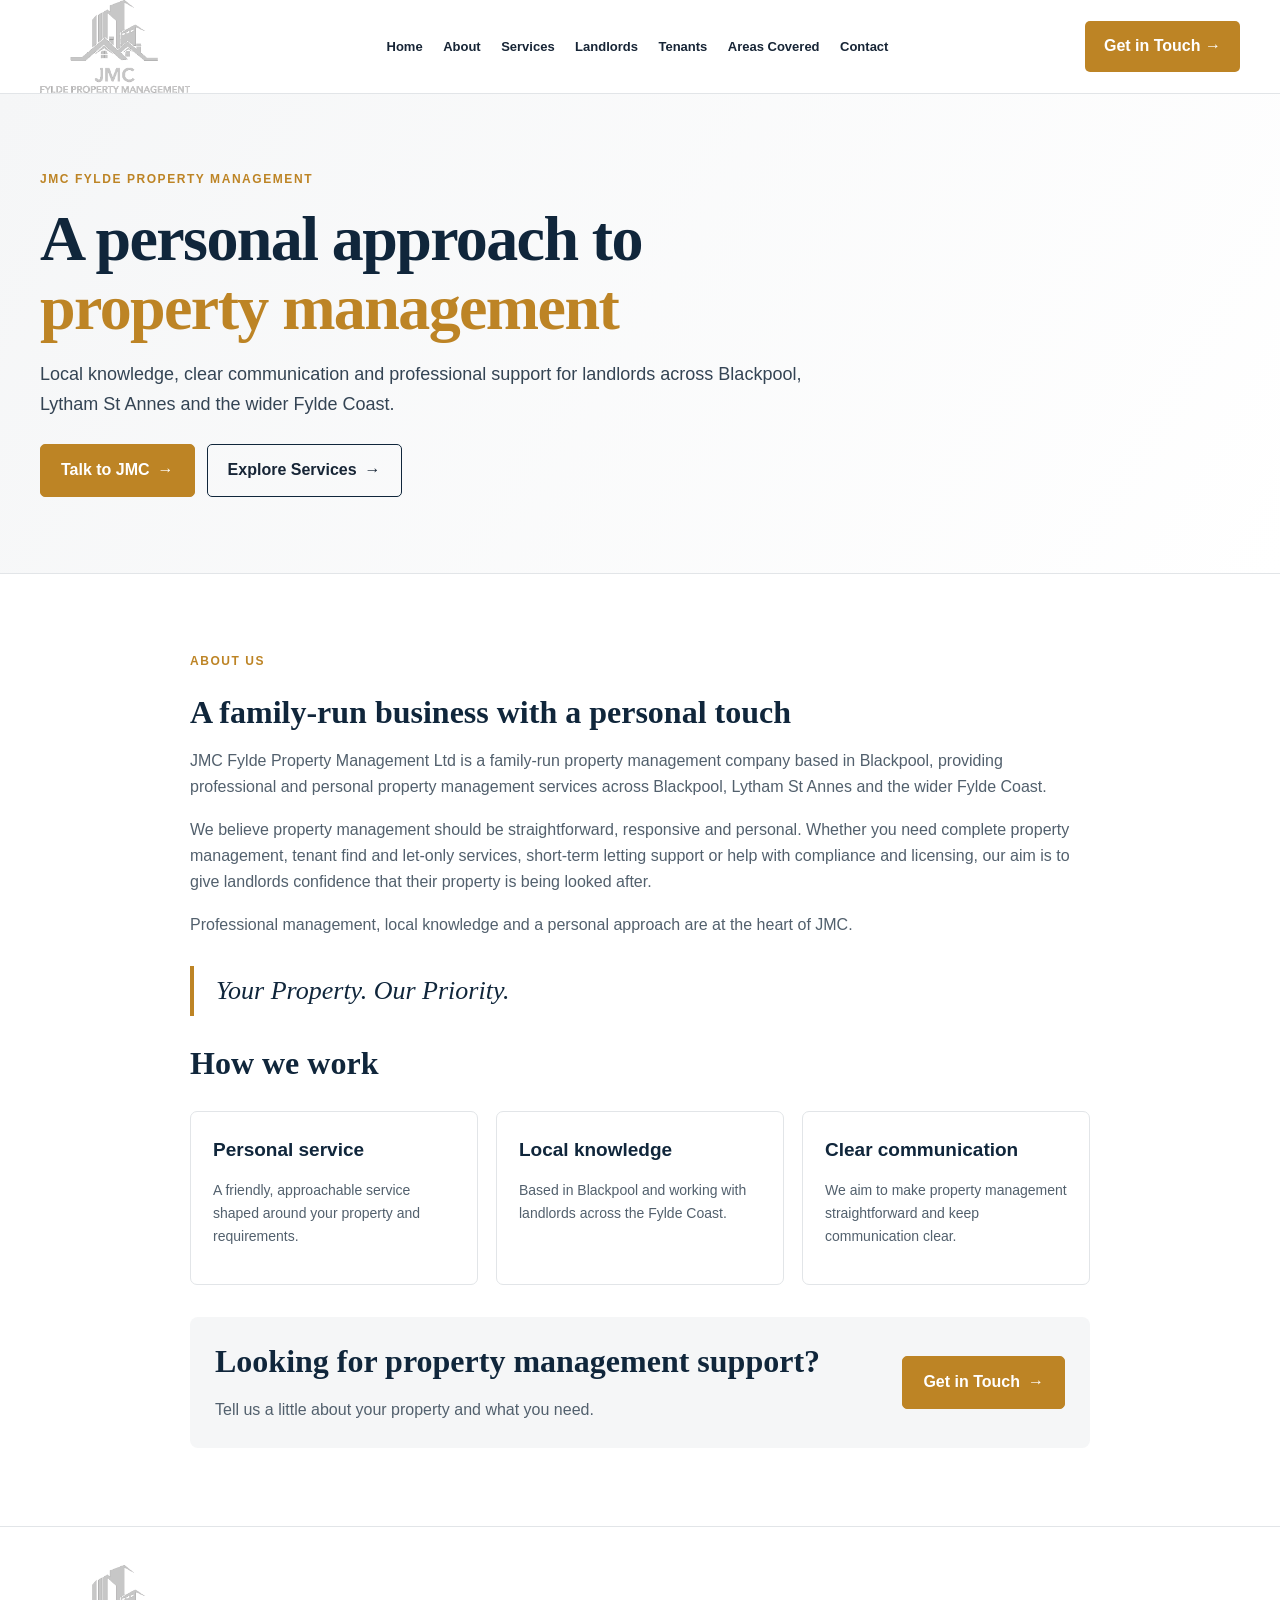
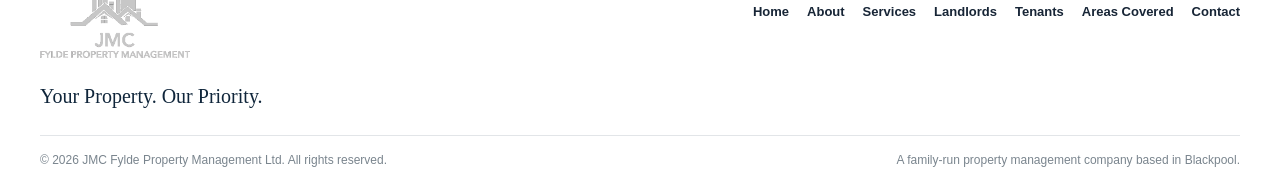
==== about/index.html @ 89fa0f0c "Add contact form functionality and new pages for property management services - Implemented a contac" ====
<!doctype html>
<html lang="en-GB"><head><meta charset="utf-8"><meta name="viewport" content="width=device-width,initial-scale=1">
<meta name="description" content="Learn about JMC Fylde Property Management Ltd, a family-run property management company based in Blackpool serving the Fylde Coast."><meta name="theme-color" content="#10263b">
<link rel="stylesheet" href="/assets/style.css"><script defer src="/assets/site.js"></script>
<title>About JMC | JMC Fylde Property Management</title></head><body>
<a class="skip-link" href="#main">Skip to content</a>
<header class="site-header"><div class="container head">
<a class="brand" href="/" aria-label="JMC Fylde Property Management home"><img src="/assets/jmc-logo.png" alt="JMC Fylde Property Management"></a>
<nav class="nav" id="primary-navigation" aria-label="Main navigation"><a href="/">Home</a><a href="/about/">About</a><a href="/services/">Services</a><a href="/landlords/">Landlords</a><a href="/tenants/">Tenants</a><a href="/areas/">Areas Covered</a><a href="/contact/">Contact</a></nav>
<a class="ctahead" href="/contact/">Get in Touch <span aria-hidden="true">→</span></a>
<button class="menu" type="button" aria-controls="primary-navigation" aria-expanded="false" aria-label="Open navigation menu"><span></span><span></span><span></span></button>
</div></header><main id="main"><section class="pagehero"><div class="container"><div class="eyebrow">JMC Fylde Property Management</div><h1>A personal approach to <span>property management</span></h1><p>Local knowledge, clear communication and professional support for landlords across Blackpool, Lytham St Annes and the wider Fylde Coast.</p><div class="buttons"><a class="btn gold" href="/contact/">Talk to JMC <span aria-hidden="true">→</span></a><a class="btn" href="/services/">Explore Services <span aria-hidden="true">→</span></a></div></div></section>
<section class="section"><div class="container content"><div class="eyebrow">About us</div><h2>A family-run business with a personal touch</h2><p>JMC Fylde Property Management Ltd is a family-run property management company based in Blackpool, providing professional and personal property management services across Blackpool, Lytham St Annes and the wider Fylde Coast.</p><p>We believe property management should be straightforward, responsive and personal. Whether you need complete property management, tenant find and let-only services, short-term letting support or help with compliance and licensing, our aim is to give landlords confidence that their property is being looked after.</p><p>Professional management, local knowledge and a personal approach are at the heart of JMC.</p><blockquote>Your Property. Our Priority.</blockquote><h2>How we work</h2><div class="feature-list"><div><h3>Personal service</h3><p>A friendly, approachable service shaped around your property and requirements.</p></div><div><h3>Local knowledge</h3><p>Based in Blackpool and working with landlords across the Fylde Coast.</p></div><div><h3>Clear communication</h3><p>We aim to make property management straightforward and keep communication clear.</p></div></div><div class="inline-cta"><div><h2>Looking for property management support?</h2><p>Tell us a little about your property and what you need.</p></div><a class="btn gold" href="/contact/">Get in Touch <span aria-hidden="true">→</span></a></div></div></section></main><footer><div class="container">
<div class="foottop"><a class="foot-logo" href="/" aria-label="JMC Fylde Property Management home"><img src="/assets/jmc-logo.png" alt="JMC Fylde Property Management"></a>
<nav class="footnav" aria-label="Footer navigation"><a href="/">Home</a><a href="/about/">About</a><a href="/services/">Services</a><a href="/landlords/">Landlords</a><a href="/tenants/">Tenants</a><a href="/areas/">Areas Covered</a><a href="/contact/">Contact</a></nav></div>
<p class="footer-tagline">Your Property. Our Priority.</p>
<div class="copy"><span>© 2026 JMC Fylde Property Management Ltd. All rights reserved.</span><span>A family-run property management company based in Blackpool.</span></div>
</div></footer></body></html>
---- assets/style.css ----
*{box-sizing:border-box}
:root{--navy:#10263b;--gold:#bd8425;--ink:#172536;--muted:#66717d;--line:#e2e5e8;--paper:#f5f6f7}
html{scroll-behavior:smooth;scroll-padding-top:105px}
body{margin:0;font-family:Arial,Helvetica,sans-serif;color:var(--ink);line-height:1.65;background:#fff}
a{text-decoration:none;color:inherit}
a:focus-visible,button:focus-visible,input:focus-visible,textarea:focus-visible,select:focus-visible{outline:3px solid #d99c31;outline-offset:3px}
img{max-width:100%;display:block}
.container{max-width:1200px;width:calc(100% - 40px);margin:auto}
.skip-link{position:absolute;left:-999px;top:8px;background:#fff;padding:12px;z-index:100}
.skip-link:focus{left:8px}
.site-header{background:rgba(255,255,255,.97);border-bottom:1px solid var(--line);position:sticky;top:0;z-index:10;backdrop-filter:blur(12px)}
.head{min-height:86px;display:flex;align-items:center;justify-content:space-between;gap:20px}
.brand img,.foot-logo img{width:150px;height:auto}
.nav{display:flex;align-items:center;gap:clamp(10px,1.6vw,24px);font-size:13px;font-weight:700}
.nav a,.footnav a{transition:color .2s ease}
.nav a:hover,.footnav a:hover{color:var(--gold)}
.ctahead,.gold{background:var(--gold);color:#fff;padding:12px 19px;border-radius:5px;font-weight:700;white-space:nowrap}
.ctahead:hover,.gold:hover{background:#9d6c1b}
.menu{display:none;border:0;background:transparent;padding:8px;cursor:pointer}
.menu span{display:block;width:24px;height:2px;background:var(--navy);margin:5px}
.hero{min-height:580px;display:flex;align-items:center;background:linear-gradient(90deg,#fff 0%,rgba(255,255,255,.94) 36%,rgba(255,255,255,.30) 76%),url('https://images.unsplash.com/photo-1507525428034-b723cf961d3e?auto=format&fit=crop&w=2200&q=85') center/cover}
.hero-copy{max-width:1200px;padding:75px 0}
.hero-copy>*{max-width:650px}
.eyebrow{font-size:12px;letter-spacing:.13em;text-transform:uppercase;color:var(--gold);font-weight:800}
.hero h1,.pagehero h1{font:700 clamp(42px,5vw,70px)/1.08 Georgia,'Times New Roman',serif;color:var(--navy);margin:14px 0 18px;letter-spacing:-.025em}
.hero h1 span,.pagehero h1 span{display:block;color:var(--gold)}
.hero p,.pagehero p{font-size:18px;color:#344454;max-width:670px}
.buttons{display:flex;flex-wrap:wrap;gap:12px;margin-top:25px}
.btn{display:inline-flex;align-items:center;justify-content:center;gap:8px;padding:12px 20px;border:1px solid var(--navy);border-radius:5px;font-weight:700;transition:transform .2s ease,background .2s ease}
.btn:hover{transform:translateY(-2px)}
.btn.gold{border-color:var(--gold)}
.btn-light{border-color:#fff;color:#fff}
.trust{border-top:1px solid var(--line);border-bottom:1px solid var(--line);background:#fff}
.trustgrid{display:grid;grid-template-columns:repeat(5,1fr)}
.trustgrid>div{padding:21px 16px;border-right:1px solid var(--line)}
.trustgrid>div:last-child{border:0}
.trust-icon{display:block;font-size:22px;color:var(--gold);line-height:1.2;margin-bottom:7px}
.trustgrid b{display:block;color:var(--navy);font-size:14px}
.trustgrid small{display:block;color:var(--muted);font-size:12px;line-height:1.5;margin-top:4px}
.section{padding:78px 0}
.light{background:var(--paper)}
.headrow{display:flex;justify-content:space-between;align-items:end;gap:25px;margin-bottom:30px}
.headrow h2{font:700 clamp(30px,3.4vw,44px)/1.15 Georgia,serif;color:var(--navy);margin:6px 0 8px}
.headrow h2 span,.aboutcopy h2 span{color:var(--gold)}
.headrow p{margin:0;color:var(--muted)}
.goldlink{color:var(--gold);font-weight:700;white-space:nowrap}
.services,.areas{display:grid;grid-template-columns:repeat(4,minmax(0,1fr));gap:18px}
.card{background:#fff;border:1px solid var(--line);border-radius:8px;overflow:hidden;box-shadow:0 5px 18px rgba(16,38,59,.035);transition:transform .2s ease,box-shadow .2s ease}
.card:hover{transform:translateY(-4px);box-shadow:0 14px 32px rgba(16,38,59,.09)}
.card img{width:100%;height:180px;object-fit:cover}
.cardbody{padding:21px}
.card h3{color:var(--navy);margin:0 0 8px;font:700 20px/1.25 Georgia,serif}
.card p{color:var(--muted);font-size:14px}
.card a{color:var(--gold);font-weight:700;font-size:14px}
.about{display:grid;grid-template-columns:1fr 1fr}
.aboutpic{min-height:520px;background:url('https://images.unsplash.com/photo-1600607687920-4e2a09cf159d?auto=format&fit=crop&w=1400&q=85') center/cover}
.aboutcopy{padding:clamp(35px,5vw,68px);background:#fff}
.aboutcopy h2{font:700 clamp(32px,3.6vw,44px)/1.15 Georgia,serif;color:var(--navy);margin:12px 0}
.aboutcopy p{color:var(--muted)}
.stats{display:grid;grid-template-columns:1fr 1fr;gap:12px;margin-top:25px}
.stat{padding:15px;background:var(--paper);border:1px solid var(--line);border-radius:5px}
.stat b{display:block;color:var(--navy)}
.stat small{color:var(--muted)}
.fine-print{font-size:12px;color:#6f7780}
.area{min-height:190px;background-size:cover;background-position:center;position:relative;border-radius:7px;overflow:hidden;display:block}
.area:after{content:"";position:absolute;inset:0;background:linear-gradient(transparent 20%,rgba(10,25,39,.82))}
.area b{position:absolute;bottom:15px;left:16px;color:white;z-index:1;font-size:17px}
.area-static{cursor:default}
.cta{background:linear-gradient(90deg,rgba(10,27,43,.88),rgba(10,27,43,.58)),url('https://images.unsplash.com/photo-1500534623283-312aade485b7?auto=format&fit=crop&w=2200&q=85') center/cover;color:#fff}
.ctain{min-height:230px;display:flex;align-items:center;justify-content:space-between;gap:30px;padding-top:35px;padding-bottom:35px}
.cta h2{font:700 clamp(30px,3.2vw,40px)/1.2 Georgia,serif;margin:8px 0}
.cta p{color:#fff;max-width:620px}
.eyebrow-light{color:#f1c16d}
footer{padding:38px 0 20px;border-top:1px solid var(--line);background:#fff}
.foottop{display:flex;justify-content:space-between;align-items:center;gap:28px}
.footnav{display:flex;flex-wrap:wrap;gap:12px 18px;font-size:13px;font-weight:600}
.footer-tagline{color:var(--navy);font-family:Georgia,serif;font-size:20px;margin:22px 0 0}
.copy{margin-top:22px;padding-top:15px;border-top:1px solid var(--line);color:#7a858e;font-size:12px;display:flex;justify-content:space-between;gap:16px}
.pagehero{background:linear-gradient(120deg,#f5f6f7,#fff);padding:76px 0;border-bottom:1px solid var(--line)}
.pagehero .container{max-width:1200px}
.pagehero h1{max-width:900px}
.pagehero p{max-width:800px}
.content{max-width:900px}
.wide-content{max-width:1000px}
.content h2{font:700 32px/1.2 Georgia,serif;color:var(--navy);margin:22px 0 12px}
.content h3{color:var(--navy);font-size:19px;margin-bottom:6px}
.content p{color:#52606d}
.content blockquote{border-left:4px solid var(--gold);padding:10px 0 10px 22px;margin:28px 0;font:italic 26px Georgia,serif;color:var(--navy)}
.feature-list{display:grid;grid-template-columns:repeat(3,minmax(0,1fr));gap:18px;margin:28px 0}
.feature-list>div{padding:22px;border:1px solid var(--line);border-radius:7px;background:#fff}
.feature-list h3{margin-top:0}
.feature-list p{font-size:14px}
.service-detail{display:grid;grid-template-columns:70px 1fr;gap:25px;padding:30px 0;border-bottom:1px solid var(--line);scroll-margin-top:110px}
.service-number{font:700 28px Georgia,serif;color:var(--gold)}
.service-detail h2{margin-top:0}
.notice,.approval-note{padding:18px 20px;border:1px solid #ead8b8;background:#fffaf0;border-radius:6px;color:#59482b;margin:28px 0;font-size:14px}
.inline-cta{display:flex;justify-content:space-between;align-items:center;gap:24px;padding:25px;margin-top:32px;background:var(--paper);border-radius:8px}
.inline-cta h2{margin-top:0}
.inline-cta p{margin-bottom:0}
.inline-cta .btn{flex-shrink:0}
.area-cards{margin-top:32px}
.contact-layout{display:grid;grid-template-columns:.85fr 1.15fr;gap:55px;align-items:start}
.contact-points{margin-top:28px}
.form{display:grid;grid-template-columns:1fr 1fr;gap:18px;background:#fff;padding:26px;border:1px solid var(--line);border-radius:8px;box-shadow:0 8px 30px rgba(16,38,59,.05)}
.field{display:flex;flex-direction:column;gap:7px}
.field label{font-weight:700;font-size:14px;color:var(--navy)}
.field input,.field select,.field textarea{width:100%;padding:13px;border:1px solid #ccd3d9;border-radius:5px;font:inherit;background:#fff;color:var(--ink)}
.field textarea{min-height:160px;resize:vertical}
.field input:focus,.field select:focus,.field textarea:focus{border-color:var(--gold)}
.full{grid-column:1/-1}
.submit-btn{cursor:pointer;font:inherit}
.approval-note{margin:0;border-radius:0;border-left:0;border-right:0}
@media(max-width:1100px){.nav{gap:12px;font-size:12px}.brand img{width:130px}.ctahead{padding:11px 13px;font-size:13px}.services,.areas{grid-template-columns:repeat(2,minmax(0,1fr))}.trustgrid{grid-template-columns:repeat(3,1fr)}.trustgrid>div:nth-child(3){border-right:0}.trustgrid>div:nth-child(n+4){border-top:1px solid var(--line)}}
@media(max-width:850px){.head{min-height:76px}.nav{display:none;position:absolute;top:100%;left:0;right:0;background:#fff;padding:14px 22px 22px;border-bottom:1px solid var(--line);box-shadow:0 12px 20px rgba(16,38,59,.08);flex-direction:column;align-items:stretch;gap:0}.nav.show{display:flex}.nav a{padding:11px 0;border-bottom:1px solid #edf0f2;font-size:14px}.nav a:last-child{border-bottom:0}.menu{display:block}.ctahead{margin-left:auto}.about{grid-template-columns:1fr}.aboutpic{min-height:360px}.aboutcopy{padding:42px max(24px,calc((100% - 700px)/2))}.contact-layout{grid-template-columns:1fr;gap:30px}.ctain{align-items:flex-start;flex-direction:column;justify-content:center}.feature-list{grid-template-columns:1fr 1fr}}
@media(max-width:600px){.container{width:calc(100% - 30px)}.hero{min-height:610px;background-position:60% center}.hero-copy{padding:58px 0}.hero h1{font-size:clamp(40px,11vw,52px)}.hero p,.pagehero p{font-size:16px}.section{padding:58px 0}.services,.areas,.trustgrid,.form,.feature-list{grid-template-columns:1fr}.trustgrid>div{border-right:0;border-bottom:1px solid var(--line);padding:15px}.trustgrid>div:nth-child(n+4){border-top:0}.trustgrid>div:last-child{border-bottom:0}.headrow{display:block}.headrow .goldlink{display:inline-block;margin-top:14px}.headrow h2{font-size:34px}.card img{height:205px}.pagehero{padding:52px 0}.pagehero h1{font-size:clamp(38px,10vw,50px)}.foottop{display:block}.footnav{margin:22px 0 0;gap:10px 15px}.copy{display:block}.copy span{display:block;margin-top:7px}.aboutpic{min-height:290px}.aboutcopy{padding:38px 22px}.stats{grid-template-columns:1fr 1fr}.area{min-height:175px}.service-detail{grid-template-columns:38px 1fr;gap:12px;padding:24px 0}.service-number{font-size:22px}.inline-cta{display:block;padding:22px}.inline-cta .btn{margin-top:18px}.form{padding:19px}.full{grid-column:auto}.buttons .btn{flex:1 1 auto}.ctahead{display:none}}
@media(prefers-reduced-motion:reduce){html{scroll-behavior:auto}*,*::before,*::after{transition:none!important;animation:none!important}}
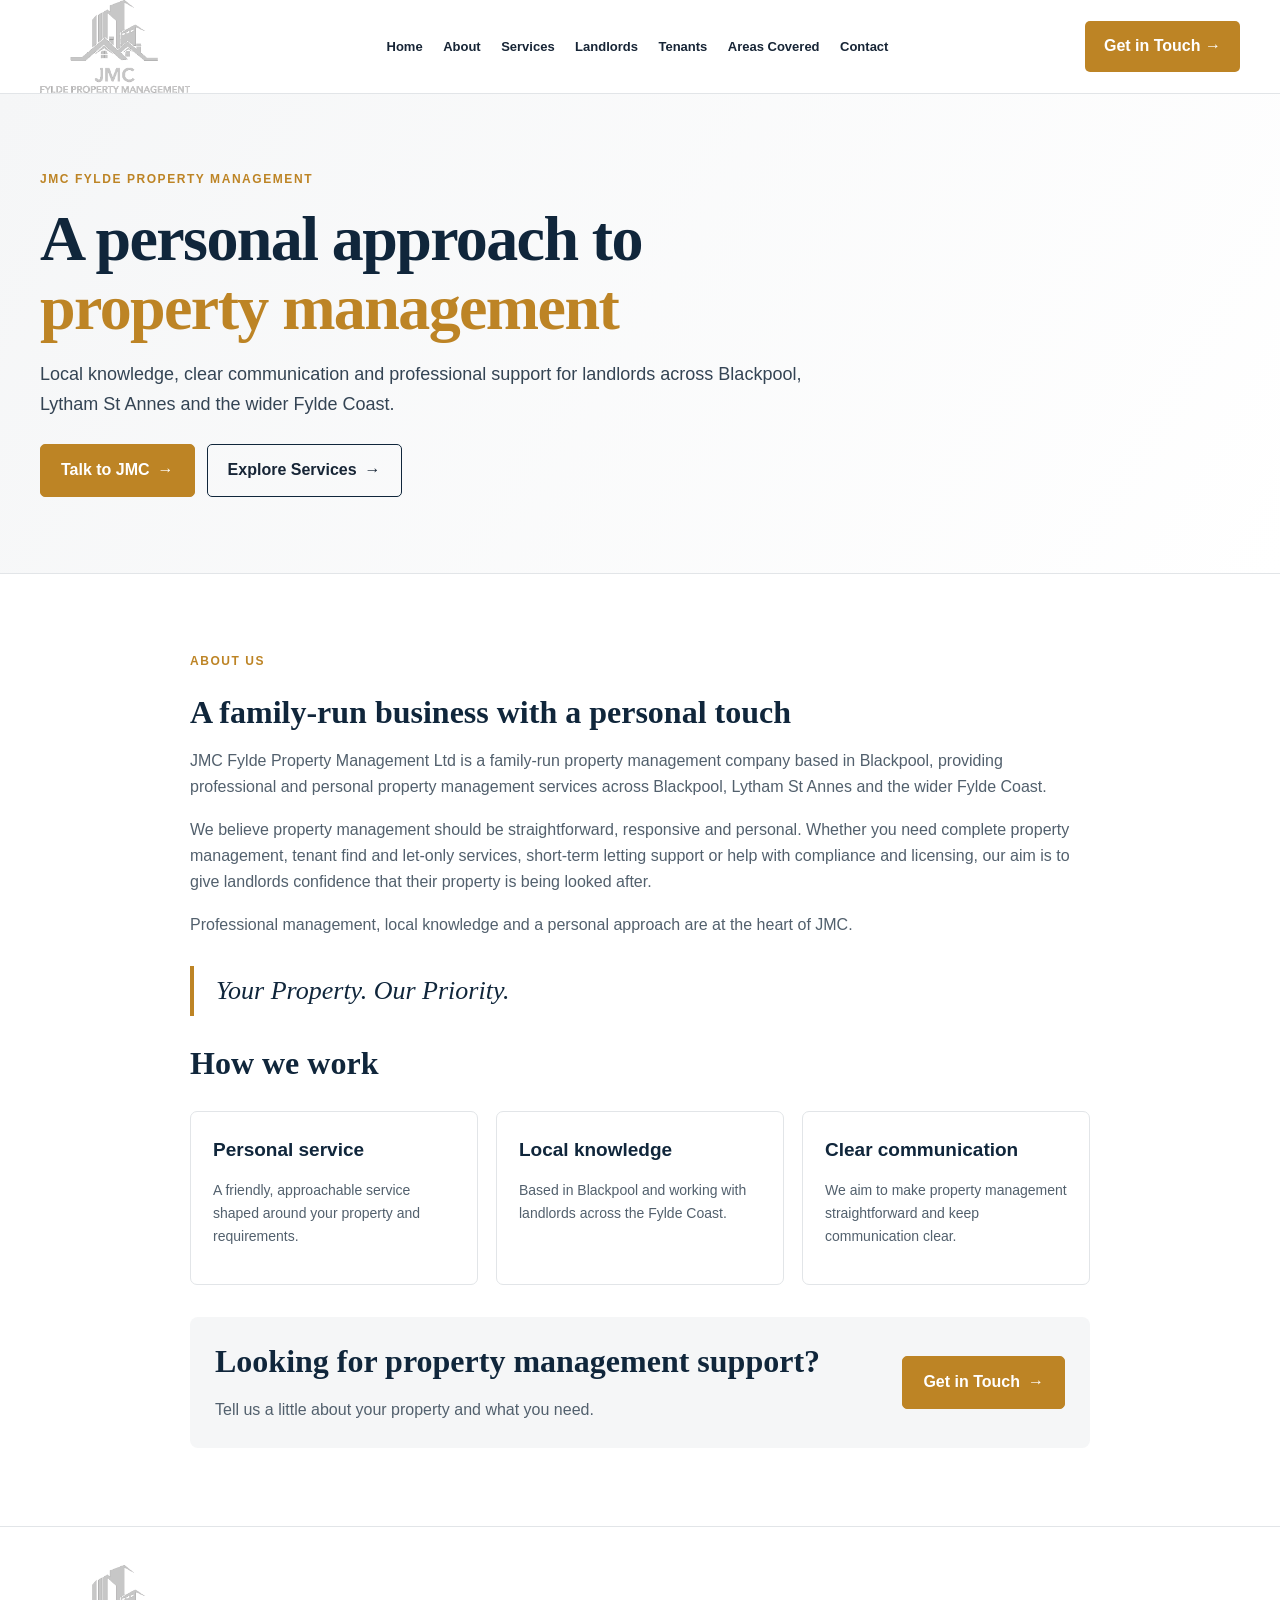
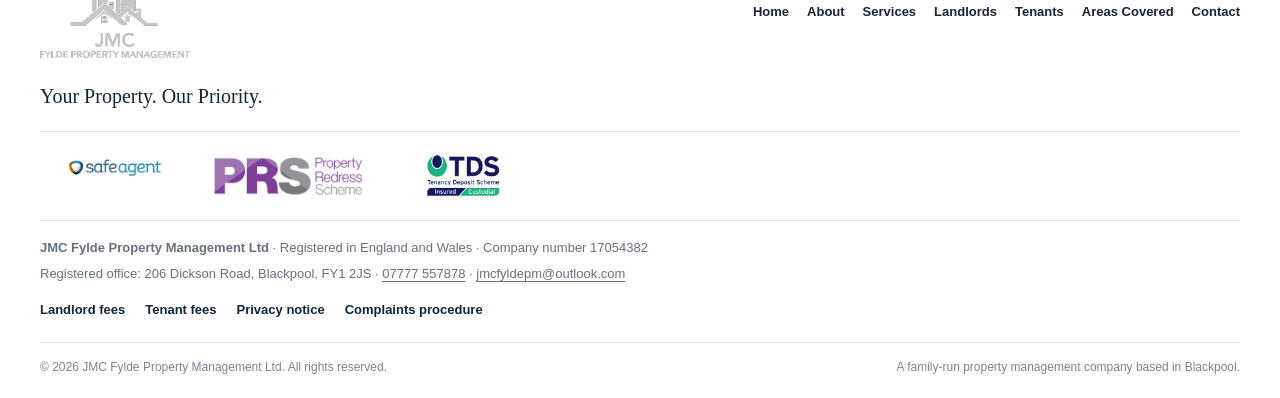
==== commit a1691726: "Update JMC website with client content" ====
--- a/about/index.html
+++ b/about/index.html
@@ -14,5 +14,12 @@
 <div class="foottop"><a class="foot-logo" href="/" aria-label="JMC Fylde Property Management home"><img src="/assets/jmc-logo.png" alt="JMC Fylde Property Management"></a>
 <nav class="footnav" aria-label="Footer navigation"><a href="/">Home</a><a href="/about/">About</a><a href="/services/">Services</a><a href="/landlords/">Landlords</a><a href="/tenants/">Tenants</a><a href="/areas/">Areas Covered</a><a href="/contact/">Contact</a></nav></div>
 <p class="footer-tagline">Your Property. Our Priority.</p>
+<div class="scheme-logos" aria-label="Accreditation and deposit scheme logos">
+<a href="/assets/2026-Accreditation-Certificate-A8702.pdf"><img src="/assets/safeagent-logo.jpg" alt="Safeagent — view accreditation certificate"></a>
+<a href="/assets/Certificate-159996-PRS057487.pdf"><img src="/assets/property-redress-scheme-logo.jpg" alt="Property Redress Scheme — view membership certificate"></a>
+<img src="/assets/tds-logo.jpg" alt="Tenancy Deposit Scheme (TDS)">
+</div>
+<div class="footer-details"><p><strong>JMC Fylde Property Management Ltd</strong> · Registered in England and Wales · Company number 17054382</p><p>Registered office: 206 Dickson Road, Blackpool, FY1 2JS · <a href="tel:+447777557878">07777 557878</a> · <a href="mailto:jmcfyldepm@outlook.com">jmcfyldepm@outlook.com</a></p></div>
+<nav class="legal-nav" aria-label="Policies and fees"><a href="/landlords/#fees">Landlord fees</a><a href="/tenants/#fees">Tenant fees</a><a href="/privacy/">Privacy notice</a><a href="/complaints/">Complaints procedure</a></nav>
 <div class="copy"><span>© 2026 JMC Fylde Property Management Ltd. All rights reserved.</span><span>A family-run property management company based in Blackpool.</span></div>
 </div></footer></body></html>
--- a/assets/style.css
+++ b/assets/style.css
@@ -76,6 +76,7 @@
 .footnav{display:flex;flex-wrap:wrap;gap:12px 18px;font-size:13px;font-weight:600}
 .footer-tagline{color:var(--navy);font-family:Georgia,serif;font-size:20px;margin:22px 0 0}
 .copy{margin-top:22px;padding-top:15px;border-top:1px solid var(--line);color:#7a858e;font-size:12px;display:flex;justify-content:space-between;gap:16px}
+.footer-details{margin-top:16px;color:var(--muted);font-size:13px}.footer-details p{margin:5px 0}.footer-details a,.content a:not(.btn){text-decoration:underline;text-underline-offset:3px}.legal-nav{display:flex;flex-wrap:wrap;gap:10px 20px;margin-top:14px;font-size:13px;font-weight:700;color:var(--navy)}.fee-panel{margin:35px 0;padding:26px;background:var(--paper);border:1px solid var(--line);border-radius:8px;scroll-margin-top:110px}.fee-panel h2{font:700 30px/1.2 Georgia,serif;color:var(--navy);margin:0 0 12px}.fee-panel p,.fee-panel li{color:#52606d}.fee-panel a{color:#946417;text-decoration:underline;text-underline-offset:3px}.membership-list{border-top:1px solid var(--line);margin-top:20px;padding-top:10px}
 .pagehero{background:linear-gradient(120deg,#f5f6f7,#fff);padding:76px 0;border-bottom:1px solid var(--line)}
 .pagehero .container{max-width:1200px}
 .pagehero h1{max-width:900px}
@@ -114,3 +115,4 @@
 @media(max-width:850px){.head{min-height:76px}.nav{display:none;position:absolute;top:100%;left:0;right:0;background:#fff;padding:14px 22px 22px;border-bottom:1px solid var(--line);box-shadow:0 12px 20px rgba(16,38,59,.08);flex-direction:column;align-items:stretch;gap:0}.nav.show{display:flex}.nav a{padding:11px 0;border-bottom:1px solid #edf0f2;font-size:14px}.nav a:last-child{border-bottom:0}.menu{display:block}.ctahead{margin-left:auto}.about{grid-template-columns:1fr}.aboutpic{min-height:360px}.aboutcopy{padding:42px max(24px,calc((100% - 700px)/2))}.contact-layout{grid-template-columns:1fr;gap:30px}.ctain{align-items:flex-start;flex-direction:column;justify-content:center}.feature-list{grid-template-columns:1fr 1fr}}
 @media(max-width:600px){.container{width:calc(100% - 30px)}.hero{min-height:610px;background-position:60% center}.hero-copy{padding:58px 0}.hero h1{font-size:clamp(40px,11vw,52px)}.hero p,.pagehero p{font-size:16px}.section{padding:58px 0}.services,.areas,.trustgrid,.form,.feature-list{grid-template-columns:1fr}.trustgrid>div{border-right:0;border-bottom:1px solid var(--line);padding:15px}.trustgrid>div:nth-child(n+4){border-top:0}.trustgrid>div:last-child{border-bottom:0}.headrow{display:block}.headrow .goldlink{display:inline-block;margin-top:14px}.headrow h2{font-size:34px}.card img{height:205px}.pagehero{padding:52px 0}.pagehero h1{font-size:clamp(38px,10vw,50px)}.foottop{display:block}.footnav{margin:22px 0 0;gap:10px 15px}.copy{display:block}.copy span{display:block;margin-top:7px}.aboutpic{min-height:290px}.aboutcopy{padding:38px 22px}.stats{grid-template-columns:1fr 1fr}.area{min-height:175px}.service-detail{grid-template-columns:38px 1fr;gap:12px;padding:24px 0}.service-number{font-size:22px}.inline-cta{display:block;padding:22px}.inline-cta .btn{margin-top:18px}.form{padding:19px}.full{grid-column:auto}.buttons .btn{flex:1 1 auto}.ctahead{display:none}}
 @media(prefers-reduced-motion:reduce){html{scroll-behavior:auto}*,*::before,*::after{transition:none!important;animation:none!important}}
+.scheme-logos{display:flex;align-items:center;gap:24px;margin-top:18px;padding:14px 0;border-top:1px solid var(--line);border-bottom:1px solid var(--line)}.scheme-logos a,.scheme-logos>img{display:flex;align-items:center;justify-content:center;width:150px;height:60px}.scheme-logos img{display:block;max-width:100%;max-height:100%;object-fit:contain}.scheme-logos a:focus-visible{outline-offset:4px}@media(max-width:600px){.scheme-logos{gap:12px;justify-content:space-between}.scheme-logos a,.scheme-logos>img{width:31%;height:48px}}
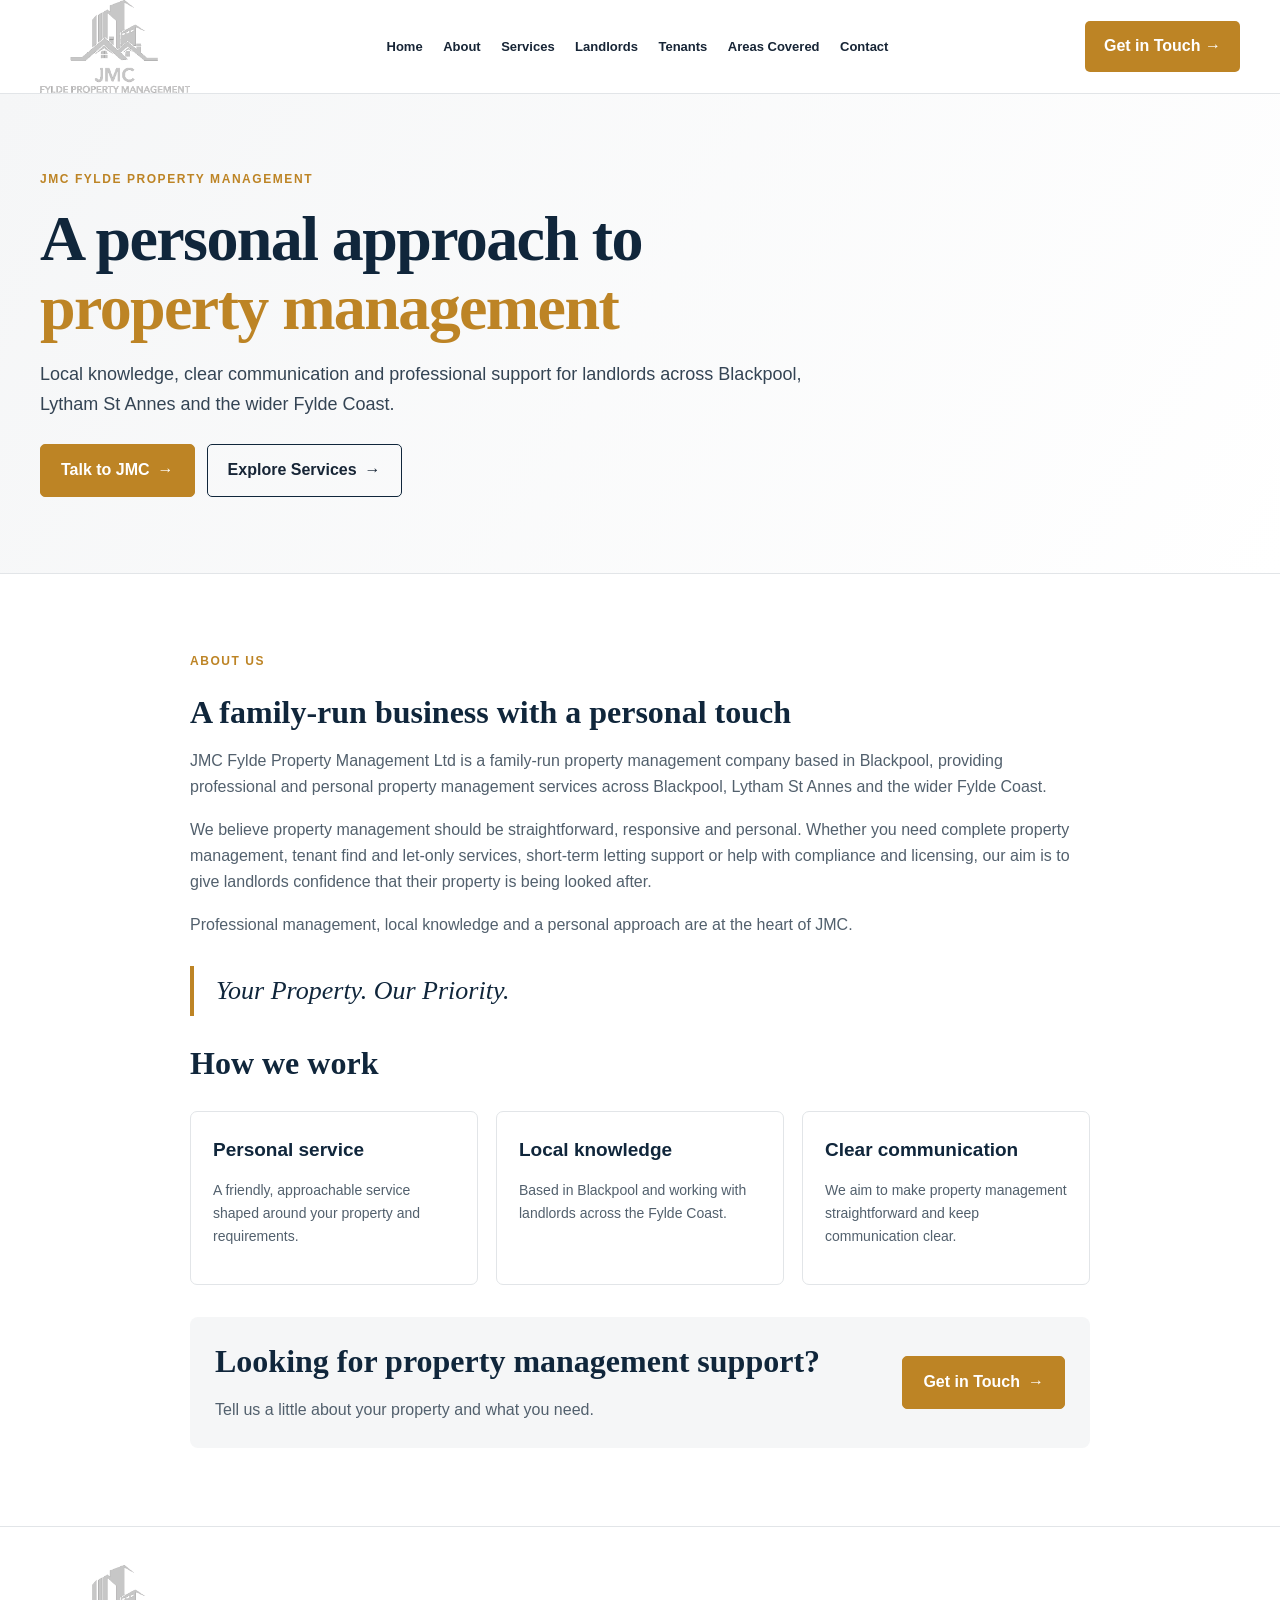
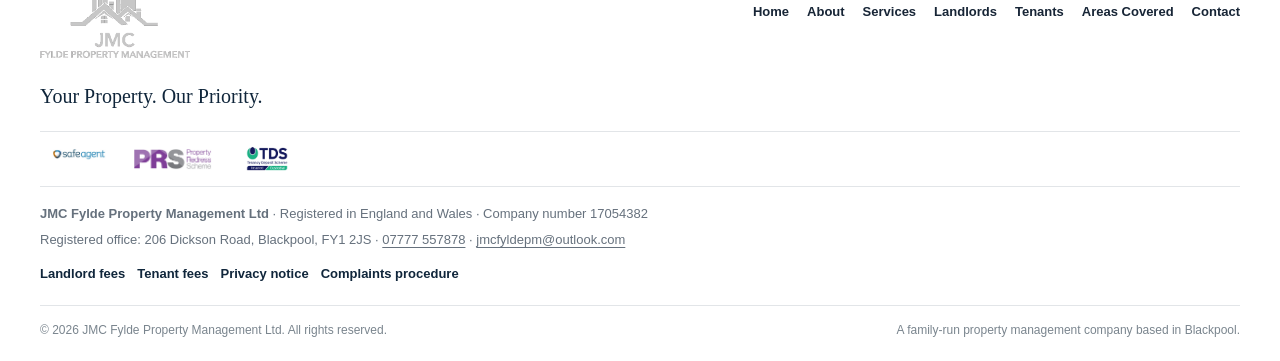
==== commit 119f5aa4: "Keep footer scheme logos compact and aligned" ====
--- a/about/index.html
+++ b/about/index.html
@@ -1,7 +1,7 @@
 <!doctype html>
 <html lang="en-GB"><head><meta charset="utf-8"><meta name="viewport" content="width=device-width,initial-scale=1">
 <meta name="description" content="Learn about JMC Fylde Property Management Ltd, a family-run property management company based in Blackpool serving the Fylde Coast."><meta name="theme-color" content="#10263b">
-<link rel="stylesheet" href="/assets/style.css"><script defer src="/assets/site.js"></script>
+<link rel="stylesheet" href="/assets/style.css?v=3"><script defer src="/assets/site.js"></script>
 <title>About JMC | JMC Fylde Property Management</title></head><body>
 <a class="skip-link" href="#main">Skip to content</a>
 <header class="site-header"><div class="container head">
--- a/assets/style.css
+++ b/assets/style.css
@@ -76,7 +76,7 @@
 .footnav{display:flex;flex-wrap:wrap;gap:12px 18px;font-size:13px;font-weight:600}
 .footer-tagline{color:var(--navy);font-family:Georgia,serif;font-size:20px;margin:22px 0 0}
 .copy{margin-top:22px;padding-top:15px;border-top:1px solid var(--line);color:#7a858e;font-size:12px;display:flex;justify-content:space-between;gap:16px}
-.footer-details{margin-top:16px;color:var(--muted);font-size:13px}.footer-details p{margin:5px 0}.footer-details a,.content a:not(.btn){text-decoration:underline;text-underline-offset:3px}.legal-nav{display:flex;flex-wrap:wrap;gap:10px 20px;margin-top:14px;font-size:13px;font-weight:700;color:var(--navy)}.fee-panel{margin:35px 0;padding:26px;background:var(--paper);border:1px solid var(--line);border-radius:8px;scroll-margin-top:110px}.fee-panel h2{font:700 30px/1.2 Georgia,serif;color:var(--navy);margin:0 0 12px}.fee-panel p,.fee-panel li{color:#52606d}.fee-panel a{color:#946417;text-decoration:underline;text-underline-offset:3px}.membership-list{border-top:1px solid var(--line);margin-top:20px;padding-top:10px}
+.footer-details{margin-top:16px;color:var(--muted);font-size:13px}.footer-details p{margin:5px 0}.footer-details a,.content a:not(.btn){text-decoration:underline;text-underline-offset:3px}.legal-nav{display:flex;flex-wrap:wrap;align-items:center;column-gap:12px;row-gap:6px;margin-top:14px;font-size:13px;font-weight:700;color:var(--navy)}.legal-nav a{display:inline-block;line-height:1.4}.fee-panel{margin:35px 0;padding:26px;background:var(--paper);border:1px solid var(--line);border-radius:8px;scroll-margin-top:110px}.fee-panel h2{font:700 30px/1.2 Georgia,serif;color:var(--navy);margin:0 0 12px}.fee-panel p,.fee-panel li{color:#52606d}.fee-panel a{color:#946417;text-decoration:underline;text-underline-offset:3px}.membership-list{border-top:1px solid var(--line);margin-top:20px;padding-top:10px}
 .pagehero{background:linear-gradient(120deg,#f5f6f7,#fff);padding:76px 0;border-bottom:1px solid var(--line)}
 .pagehero .container{max-width:1200px}
 .pagehero h1{max-width:900px}
@@ -115,4 +115,4 @@
 @media(max-width:850px){.head{min-height:76px}.nav{display:none;position:absolute;top:100%;left:0;right:0;background:#fff;padding:14px 22px 22px;border-bottom:1px solid var(--line);box-shadow:0 12px 20px rgba(16,38,59,.08);flex-direction:column;align-items:stretch;gap:0}.nav.show{display:flex}.nav a{padding:11px 0;border-bottom:1px solid #edf0f2;font-size:14px}.nav a:last-child{border-bottom:0}.menu{display:block}.ctahead{margin-left:auto}.about{grid-template-columns:1fr}.aboutpic{min-height:360px}.aboutcopy{padding:42px max(24px,calc((100% - 700px)/2))}.contact-layout{grid-template-columns:1fr;gap:30px}.ctain{align-items:flex-start;flex-direction:column;justify-content:center}.feature-list{grid-template-columns:1fr 1fr}}
 @media(max-width:600px){.container{width:calc(100% - 30px)}.hero{min-height:610px;background-position:60% center}.hero-copy{padding:58px 0}.hero h1{font-size:clamp(40px,11vw,52px)}.hero p,.pagehero p{font-size:16px}.section{padding:58px 0}.services,.areas,.trustgrid,.form,.feature-list{grid-template-columns:1fr}.trustgrid>div{border-right:0;border-bottom:1px solid var(--line);padding:15px}.trustgrid>div:nth-child(n+4){border-top:0}.trustgrid>div:last-child{border-bottom:0}.headrow{display:block}.headrow .goldlink{display:inline-block;margin-top:14px}.headrow h2{font-size:34px}.card img{height:205px}.pagehero{padding:52px 0}.pagehero h1{font-size:clamp(38px,10vw,50px)}.foottop{display:block}.footnav{margin:22px 0 0;gap:10px 15px}.copy{display:block}.copy span{display:block;margin-top:7px}.aboutpic{min-height:290px}.aboutcopy{padding:38px 22px}.stats{grid-template-columns:1fr 1fr}.area{min-height:175px}.service-detail{grid-template-columns:38px 1fr;gap:12px;padding:24px 0}.service-number{font-size:22px}.inline-cta{display:block;padding:22px}.inline-cta .btn{margin-top:18px}.form{padding:19px}.full{grid-column:auto}.buttons .btn{flex:1 1 auto}.ctahead{display:none}}
 @media(prefers-reduced-motion:reduce){html{scroll-behavior:auto}*,*::before,*::after{transition:none!important;animation:none!important}}
-.scheme-logos{display:flex;align-items:center;gap:24px;margin-top:18px;padding:14px 0;border-top:1px solid var(--line);border-bottom:1px solid var(--line)}.scheme-logos a,.scheme-logos>img{display:flex;align-items:center;justify-content:center;width:150px;height:60px}.scheme-logos img{display:block;max-width:100%;max-height:100%;object-fit:contain}.scheme-logos a:focus-visible{outline-offset:4px}@media(max-width:600px){.scheme-logos{gap:12px;justify-content:space-between}.scheme-logos a,.scheme-logos>img{width:31%;height:48px}}
+.scheme-logos{display:flex;flex-wrap:nowrap;align-items:center;gap:16px;margin-top:18px;padding:10px 0;border-top:1px solid var(--line);border-bottom:1px solid var(--line)}.scheme-logos a,.scheme-logos>img{display:flex;align-items:center;justify-content:center;flex:0 0 78px;width:78px;height:34px}.scheme-logos img{display:block;max-width:100%;max-height:100%;object-fit:contain}.scheme-logos a:focus-visible{outline-offset:4px}@media(max-width:600px){.scheme-logos{gap:10px;justify-content:flex-start}.scheme-logos a,.scheme-logos>img{flex:0 1 28%;width:28%;height:34px}}
